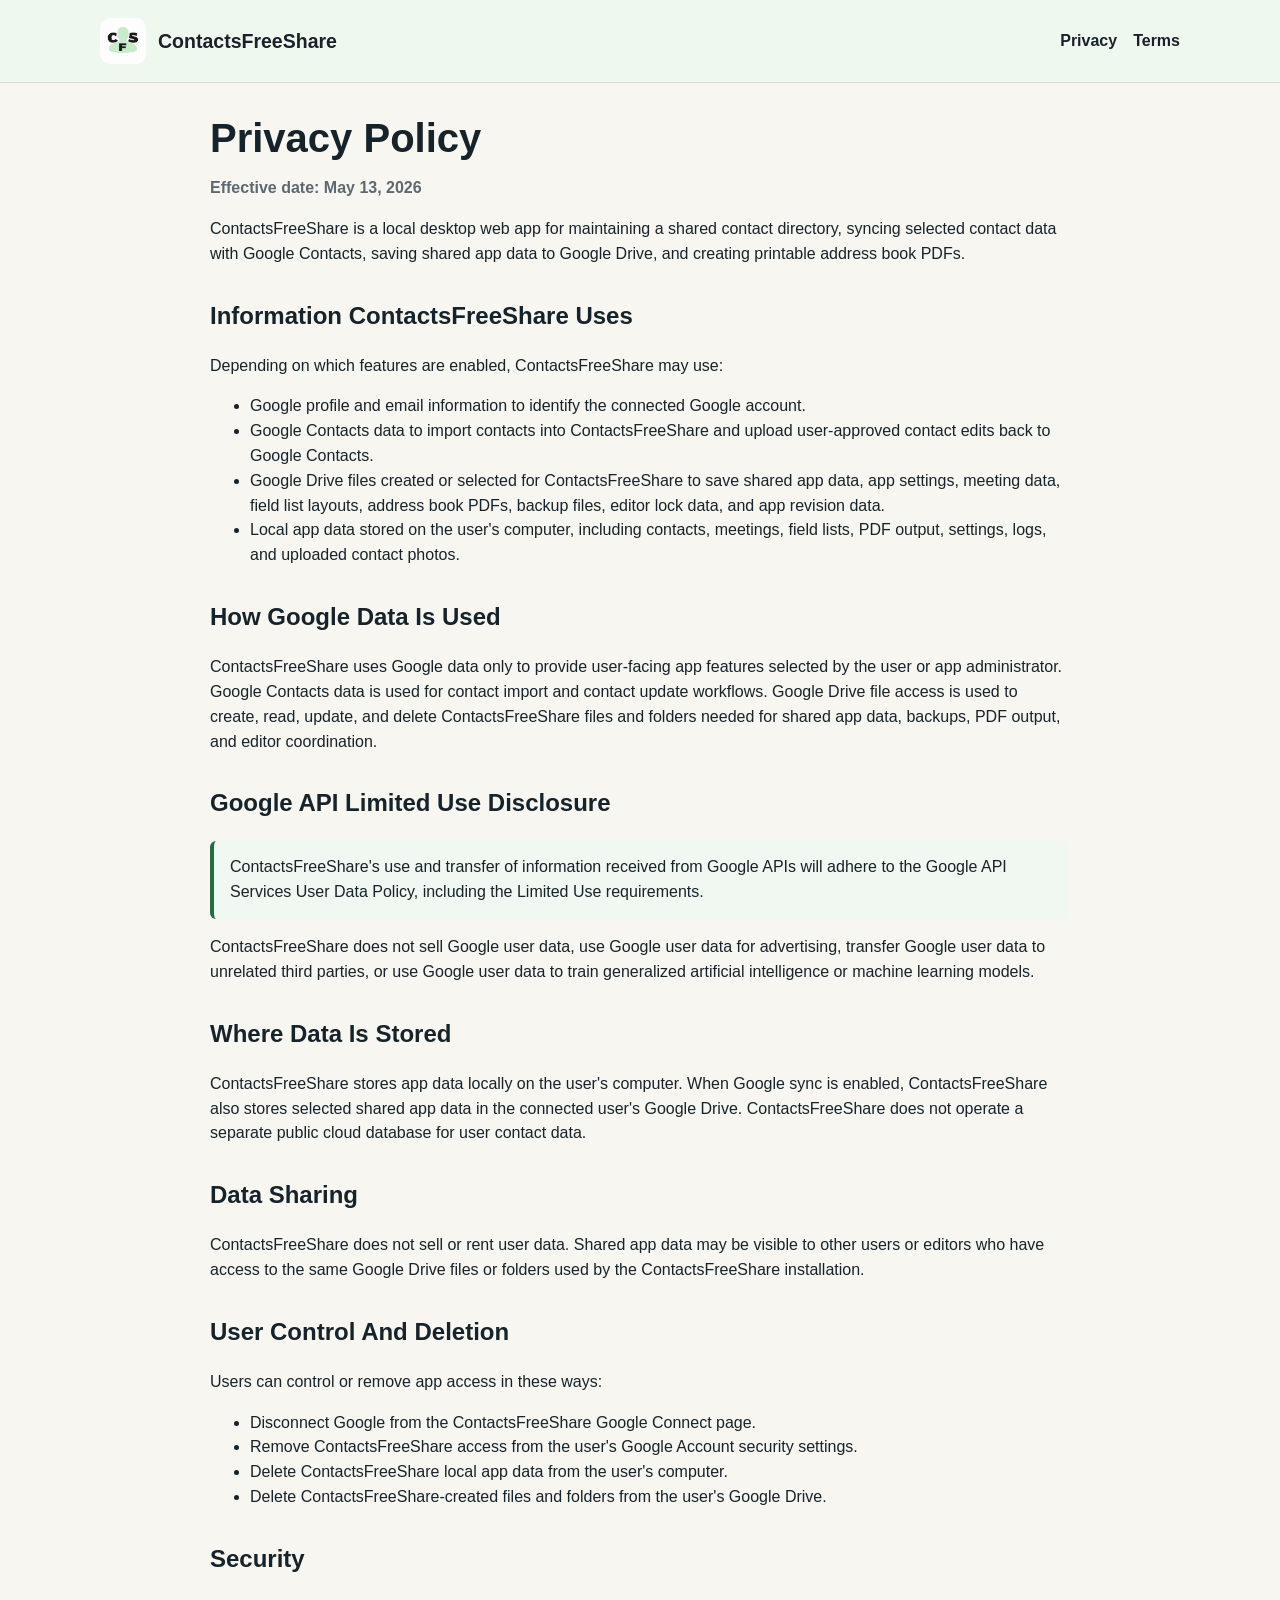
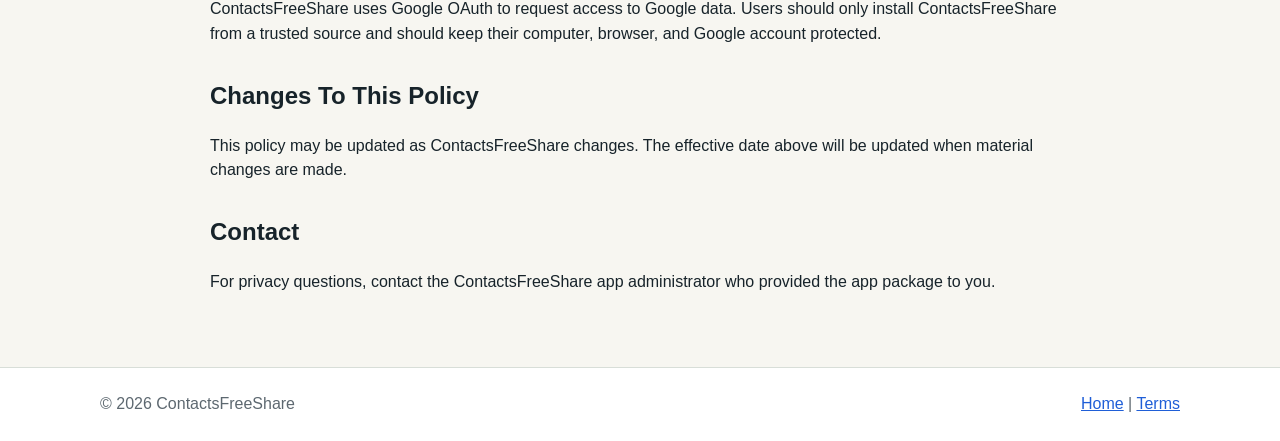
==== privacy/index.html @ a6696a9a "Create ContactsFreeShare public site" ====
<!doctype html>
<html lang="en">
  <head>
    <meta charset="utf-8">
    <meta name="viewport" content="width=device-width, initial-scale=1">
    <title>Privacy Policy | ContactsFreeShare</title>
    <meta name="description" content="ContactsFreeShare privacy policy and Google API data use disclosure.">
    <link rel="stylesheet" href="/assets/site.css">
  </head>
  <body>
    <header class="site-header">
      <nav class="site-nav" aria-label="Main navigation">
        <a class="brand" href="/">
          <img src="/assets/contactsfreeshare-icon.png" alt="ContactsFreeShare icon">
          <span>ContactsFreeShare</span>
        </a>
        <div class="nav-links">
          <a href="/privacy/">Privacy</a>
          <a href="/terms/">Terms</a>
        </div>
      </nav>
    </header>

    <main class="policy-page">
      <h1>Privacy Policy</h1>
      <p class="effective-date">Effective date: May 13, 2026</p>

      <p>
        ContactsFreeShare is a local desktop web app for maintaining a shared contact directory,
        syncing selected contact data with Google Contacts, saving shared app data to Google Drive,
        and creating printable address book PDFs.
      </p>

      <section>
        <h2>Information ContactsFreeShare Uses</h2>
        <p>Depending on which features are enabled, ContactsFreeShare may use:</p>
        <ul>
          <li>Google profile and email information to identify the connected Google account.</li>
          <li>Google Contacts data to import contacts into ContactsFreeShare and upload user-approved contact edits back to Google Contacts.</li>
          <li>Google Drive files created or selected for ContactsFreeShare to save shared app data, app settings, meeting data, field list layouts, address book PDFs, backup files, editor lock data, and app revision data.</li>
          <li>Local app data stored on the user's computer, including contacts, meetings, field lists, PDF output, settings, logs, and uploaded contact photos.</li>
        </ul>
      </section>

      <section>
        <h2>How Google Data Is Used</h2>
        <p>
          ContactsFreeShare uses Google data only to provide user-facing app features selected by the
          user or app administrator. Google Contacts data is used for contact import and contact update
          workflows. Google Drive file access is used to create, read, update, and delete
          ContactsFreeShare files and folders needed for shared app data, backups, PDF output, and
          editor coordination.
        </p>
      </section>

      <section>
        <h2>Google API Limited Use Disclosure</h2>
        <p class="notice">
          ContactsFreeShare's use and transfer of information received from Google APIs will adhere
          to the Google API Services User Data Policy, including the Limited Use requirements.
        </p>
        <p>
          ContactsFreeShare does not sell Google user data, use Google user data for advertising,
          transfer Google user data to unrelated third parties, or use Google user data to train
          generalized artificial intelligence or machine learning models.
        </p>
      </section>

      <section>
        <h2>Where Data Is Stored</h2>
        <p>
          ContactsFreeShare stores app data locally on the user's computer. When Google sync is enabled,
          ContactsFreeShare also stores selected shared app data in the connected user's Google Drive.
          ContactsFreeShare does not operate a separate public cloud database for user contact data.
        </p>
      </section>

      <section>
        <h2>Data Sharing</h2>
        <p>
          ContactsFreeShare does not sell or rent user data. Shared app data may be visible to other
          users or editors who have access to the same Google Drive files or folders used by the
          ContactsFreeShare installation.
        </p>
      </section>

      <section>
        <h2>User Control And Deletion</h2>
        <p>Users can control or remove app access in these ways:</p>
        <ul>
          <li>Disconnect Google from the ContactsFreeShare Google Connect page.</li>
          <li>Remove ContactsFreeShare access from the user's Google Account security settings.</li>
          <li>Delete ContactsFreeShare local app data from the user's computer.</li>
          <li>Delete ContactsFreeShare-created files and folders from the user's Google Drive.</li>
        </ul>
      </section>

      <section>
        <h2>Security</h2>
        <p>
          ContactsFreeShare uses Google OAuth to request access to Google data. Users should only
          install ContactsFreeShare from a trusted source and should keep their computer, browser,
          and Google account protected.
        </p>
      </section>

      <section>
        <h2>Changes To This Policy</h2>
        <p>
          This policy may be updated as ContactsFreeShare changes. The effective date above will be
          updated when material changes are made.
        </p>
      </section>

      <section>
        <h2>Contact</h2>
        <p>
          For privacy questions, contact the ContactsFreeShare app administrator who provided the app
          package to you.
        </p>
      </section>
    </main>

    <footer class="site-footer">
      <div class="site-footer-inner">
        <span>&copy; 2026 ContactsFreeShare</span>
        <span><a href="/">Home</a> | <a href="/terms/">Terms</a></span>
      </div>
    </footer>
  </body>
</html>
---- assets/site.css ----
:root {
  --ink: #17232a;
  --muted: #5d6870;
  --line: #d8ded8;
  --panel: #ffffff;
  --soft: #eff8ef;
  --accent: #1f6f43;
  --blue: #1f5ed7;
  --warn: #b63e2f;
}

* {
  box-sizing: border-box;
}

body {
  margin: 0;
  color: var(--ink);
  background: #f7f6f1;
  font-family: Arial, Helvetica, sans-serif;
  line-height: 1.55;
}

a {
  color: var(--blue);
}

.site-header {
  background: var(--soft);
  border-bottom: 1px solid var(--line);
}

.site-nav {
  width: min(1080px, calc(100% - 32px));
  margin: 0 auto;
  padding: 18px 0;
  display: flex;
  align-items: center;
  justify-content: space-between;
  gap: 18px;
}

.brand {
  display: flex;
  align-items: center;
  gap: 12px;
  color: var(--ink);
  text-decoration: none;
  font-weight: 800;
  font-size: 1.22rem;
}

.brand img {
  width: 46px;
  height: 46px;
  border-radius: 10px;
}

.nav-links {
  display: flex;
  gap: 16px;
  flex-wrap: wrap;
  font-weight: 700;
}

.nav-links a {
  color: var(--ink);
  text-decoration: none;
}

.hero {
  width: min(1080px, calc(100% - 32px));
  margin: 0 auto;
  padding: 54px 0 46px;
  display: grid;
  grid-template-columns: minmax(0, 1fr) 260px;
  align-items: center;
  gap: 40px;
}

.hero h1 {
  margin: 0 0 14px;
  font-size: clamp(2.1rem, 6vw, 4rem);
  line-height: 1.02;
}

.hero p {
  margin: 0;
  max-width: 720px;
  color: var(--muted);
  font-size: 1.18rem;
}

.hero-icon {
  width: 100%;
  max-width: 260px;
  border-radius: 24px;
  background: #fff;
  box-shadow: 0 10px 30px rgba(23, 35, 42, 0.08);
}

main {
  width: min(1080px, calc(100% - 32px));
  margin: 0 auto;
  padding: 34px 0 56px;
}

.section {
  margin-bottom: 34px;
}

.section h2 {
  margin: 0 0 12px;
  font-size: 1.65rem;
}

.grid {
  display: grid;
  grid-template-columns: repeat(3, minmax(0, 1fr));
  gap: 16px;
}

.card {
  background: var(--panel);
  border: 1px solid var(--line);
  border-radius: 8px;
  padding: 18px;
}

.card h3 {
  margin: 0 0 8px;
  font-size: 1.1rem;
}

.card p,
.section p,
.section li {
  color: var(--muted);
}

.policy-page {
  max-width: 860px;
}

.policy-page h1 {
  margin: 0 0 10px;
  font-size: 2.5rem;
  line-height: 1.08;
}

.policy-page h2 {
  margin-top: 30px;
}

.effective-date {
  color: var(--muted);
  font-weight: 700;
}

.notice {
  border-left: 4px solid var(--accent);
  background: #f0f8f1;
  padding: 14px 16px;
  border-radius: 6px;
}

.site-footer {
  border-top: 1px solid var(--line);
  padding: 24px 0;
  color: var(--muted);
  background: #fff;
}

.site-footer-inner {
  width: min(1080px, calc(100% - 32px));
  margin: 0 auto;
  display: flex;
  justify-content: space-between;
  gap: 14px;
  flex-wrap: wrap;
}

@media (max-width: 760px) {
  .site-nav,
  .site-footer-inner {
    align-items: flex-start;
    flex-direction: column;
  }

  .hero {
    grid-template-columns: 1fr;
    padding-top: 38px;
  }

  .hero-icon {
    max-width: 180px;
  }

  .grid {
    grid-template-columns: 1fr;
  }
}
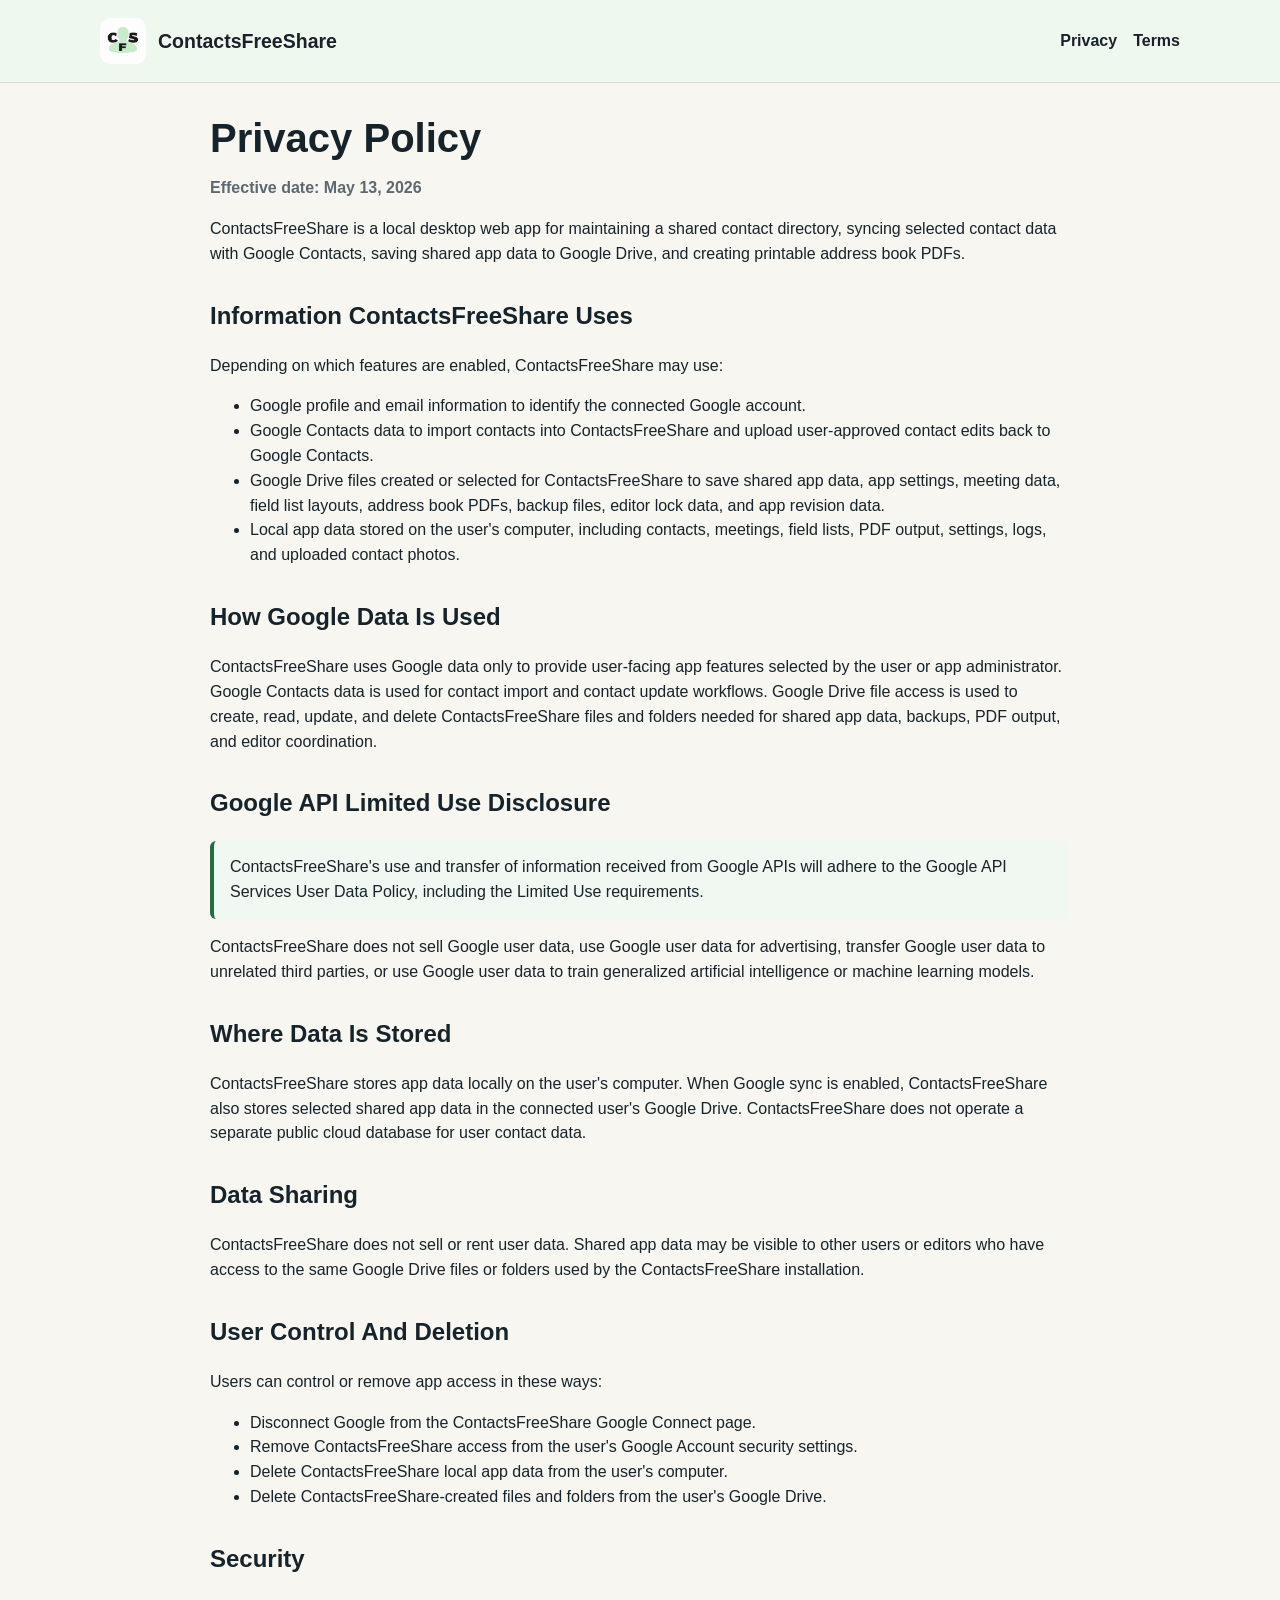
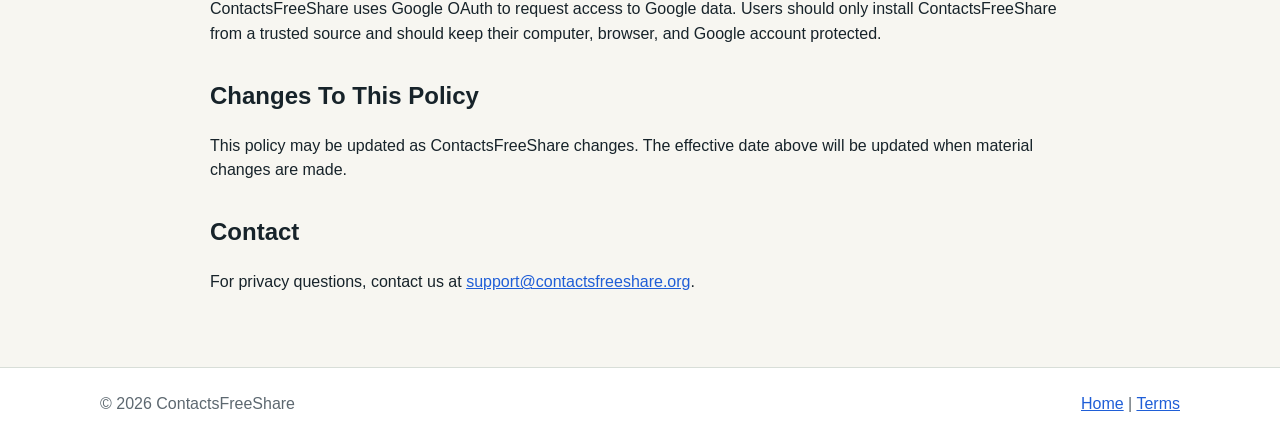
==== commit 5237a810: "Add support email to public site" ====
--- a/privacy/index.html
+++ b/privacy/index.html
@@ -115,8 +115,8 @@
       <section>
         <h2>Contact</h2>
         <p>
-          For privacy questions, contact the ContactsFreeShare app administrator who provided the app
-          package to you.
+          For privacy questions, contact us at
+          <a href="mailto:support@contactsfreeshare.org">support@contactsfreeshare.org</a>.
         </p>
       </section>
     </main>
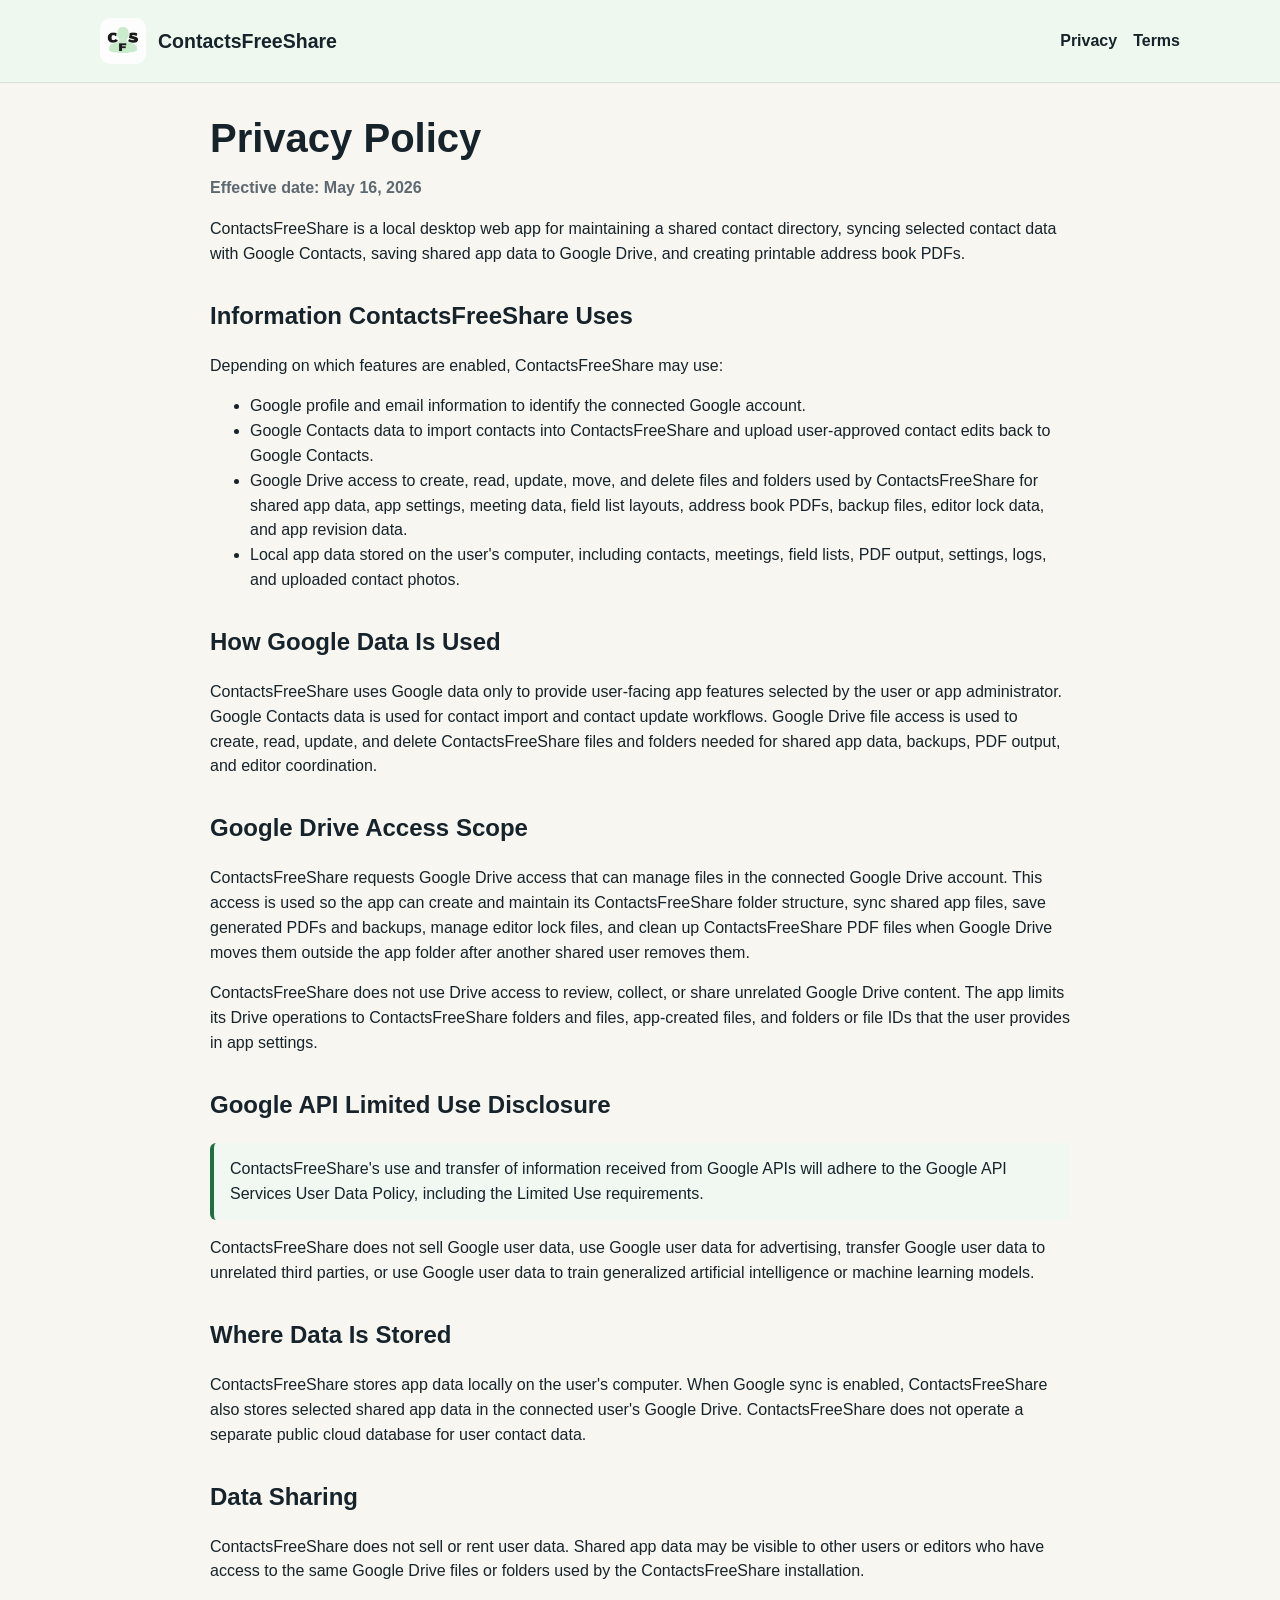
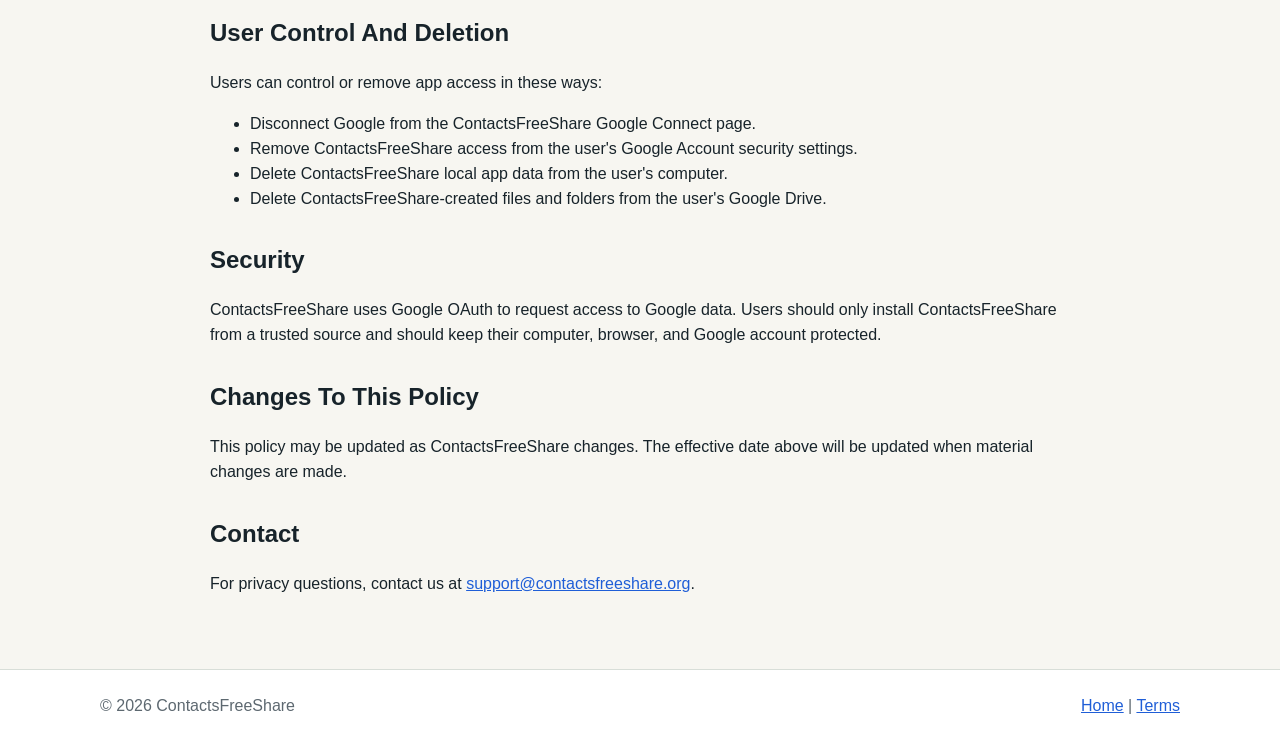
==== commit 197c1055: "Update Drive access privacy disclosure" ====
--- a/privacy/index.html
+++ b/privacy/index.html
@@ -23,7 +23,7 @@
 
     <main class="policy-page">
       <h1>Privacy Policy</h1>
-      <p class="effective-date">Effective date: May 13, 2026</p>
+      <p class="effective-date">Effective date: May 16, 2026</p>
 
       <p>
         ContactsFreeShare is a local desktop web app for maintaining a shared contact directory,
@@ -37,7 +37,7 @@
         <ul>
           <li>Google profile and email information to identify the connected Google account.</li>
           <li>Google Contacts data to import contacts into ContactsFreeShare and upload user-approved contact edits back to Google Contacts.</li>
-          <li>Google Drive files created or selected for ContactsFreeShare to save shared app data, app settings, meeting data, field list layouts, address book PDFs, backup files, editor lock data, and app revision data.</li>
+          <li>Google Drive access to create, read, update, move, and delete files and folders used by ContactsFreeShare for shared app data, app settings, meeting data, field list layouts, address book PDFs, backup files, editor lock data, and app revision data.</li>
           <li>Local app data stored on the user's computer, including contacts, meetings, field lists, PDF output, settings, logs, and uploaded contact photos.</li>
         </ul>
       </section>
@@ -50,6 +50,22 @@
           workflows. Google Drive file access is used to create, read, update, and delete
           ContactsFreeShare files and folders needed for shared app data, backups, PDF output, and
           editor coordination.
+        </p>
+      </section>
+
+      <section>
+        <h2>Google Drive Access Scope</h2>
+        <p>
+          ContactsFreeShare requests Google Drive access that can manage files in the connected
+          Google Drive account. This access is used so the app can create and maintain its
+          ContactsFreeShare folder structure, sync shared app files, save generated PDFs and backups,
+          manage editor lock files, and clean up ContactsFreeShare PDF files when Google Drive moves
+          them outside the app folder after another shared user removes them.
+        </p>
+        <p>
+          ContactsFreeShare does not use Drive access to review, collect, or share unrelated Google
+          Drive content. The app limits its Drive operations to ContactsFreeShare folders and files,
+          app-created files, and folders or file IDs that the user provides in app settings.
         </p>
       </section>
 
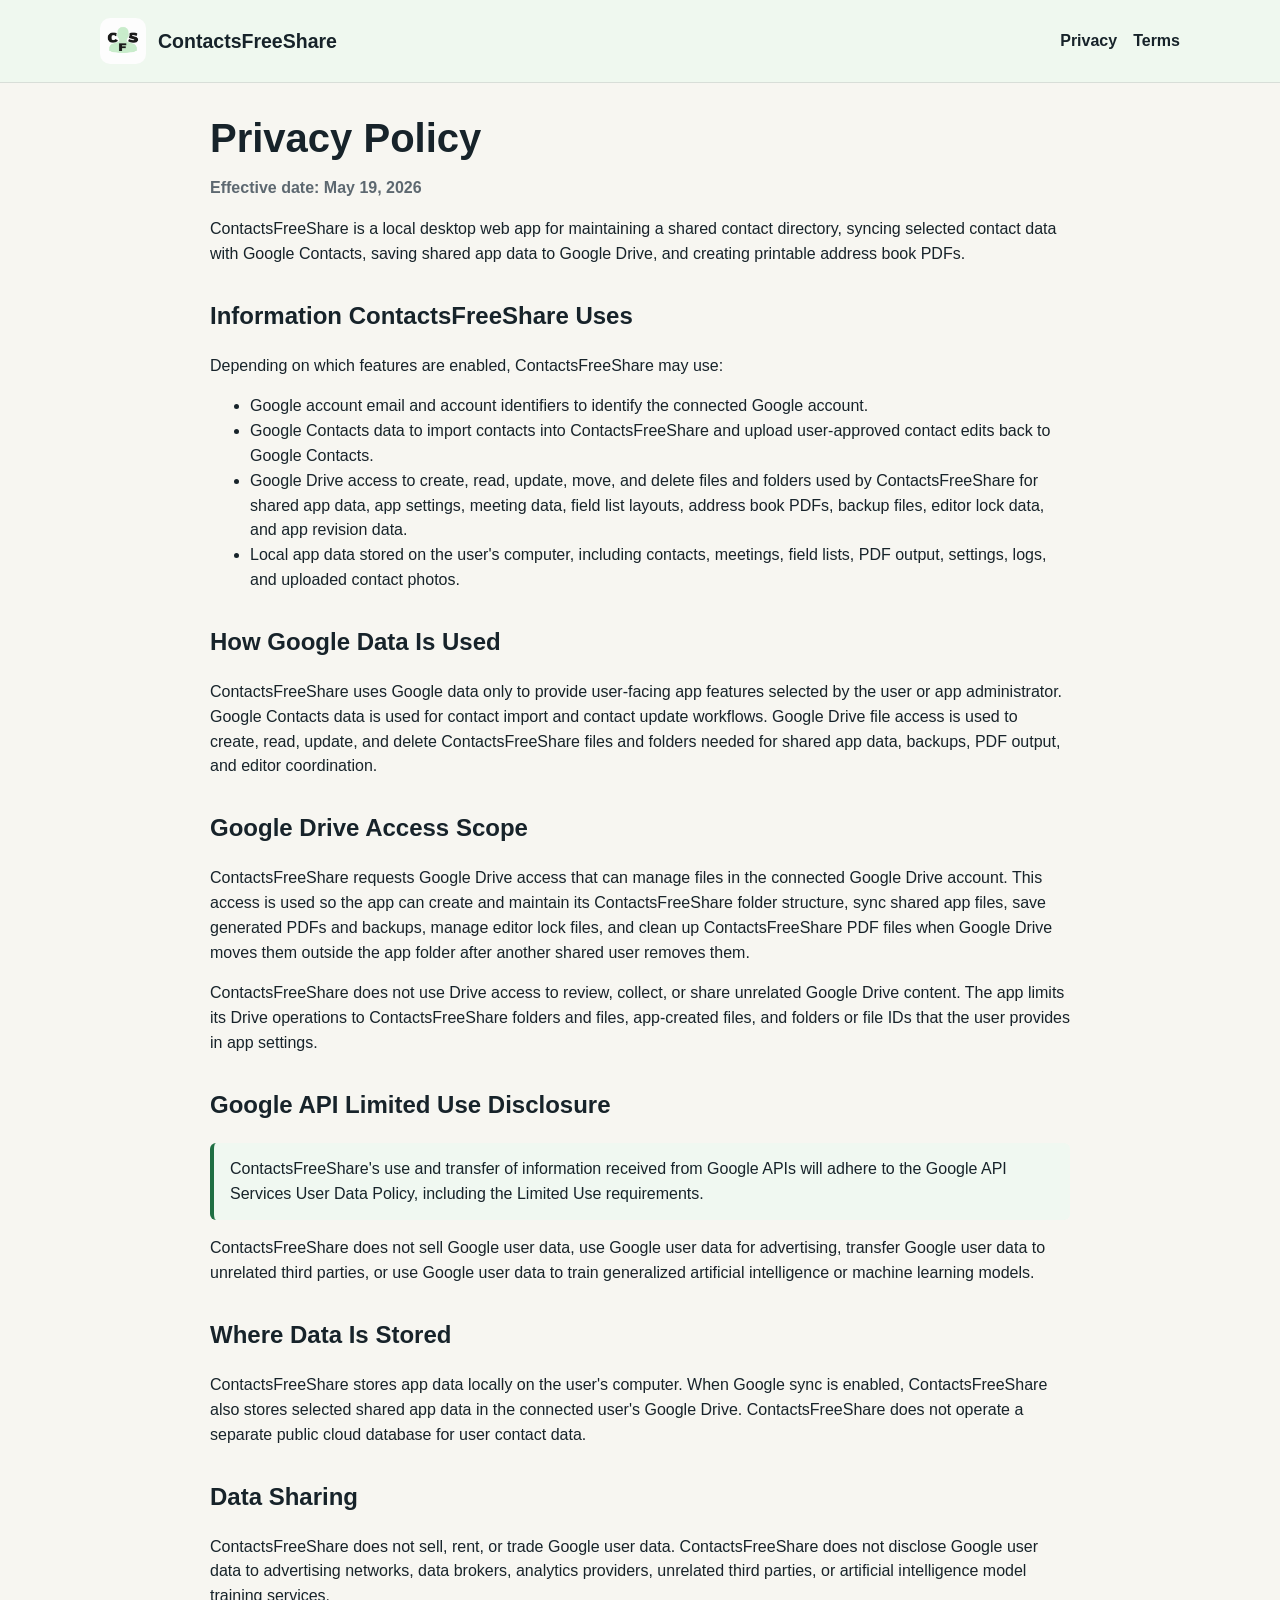
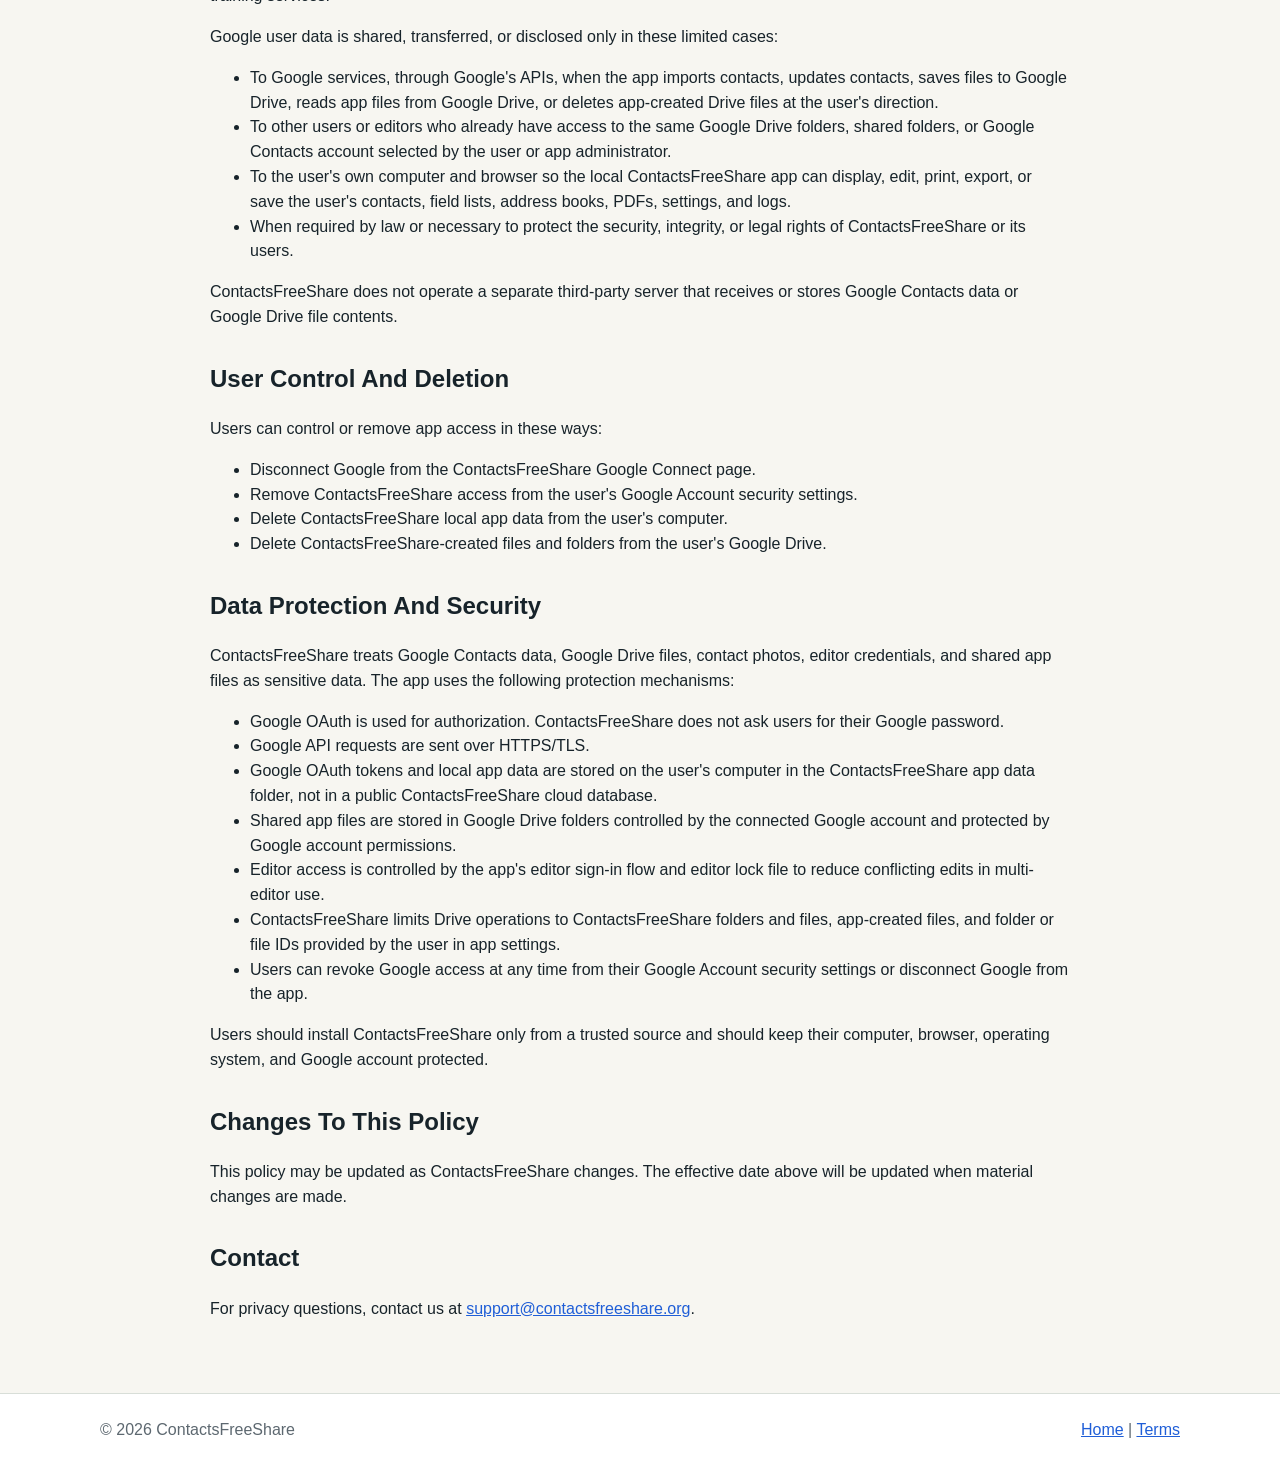
==== commit a053507c: "Update privacy policy disclosures" ====
--- a/privacy/index.html
+++ b/privacy/index.html
@@ -23,7 +23,7 @@
 
     <main class="policy-page">
       <h1>Privacy Policy</h1>
-      <p class="effective-date">Effective date: May 16, 2026</p>
+      <p class="effective-date">Effective date: May 19, 2026</p>
 
       <p>
         ContactsFreeShare is a local desktop web app for maintaining a shared contact directory,
@@ -35,7 +35,7 @@
         <h2>Information ContactsFreeShare Uses</h2>
         <p>Depending on which features are enabled, ContactsFreeShare may use:</p>
         <ul>
-          <li>Google profile and email information to identify the connected Google account.</li>
+          <li>Google account email and account identifiers to identify the connected Google account.</li>
           <li>Google Contacts data to import contacts into ContactsFreeShare and upload user-approved contact edits back to Google Contacts.</li>
           <li>Google Drive access to create, read, update, move, and delete files and folders used by ContactsFreeShare for shared app data, app settings, meeting data, field list layouts, address book PDFs, backup files, editor lock data, and app revision data.</li>
           <li>Local app data stored on the user's computer, including contacts, meetings, field lists, PDF output, settings, logs, and uploaded contact photos.</li>
@@ -94,9 +94,22 @@
       <section>
         <h2>Data Sharing</h2>
         <p>
-          ContactsFreeShare does not sell or rent user data. Shared app data may be visible to other
-          users or editors who have access to the same Google Drive files or folders used by the
-          ContactsFreeShare installation.
+          ContactsFreeShare does not sell, rent, or trade Google user data. ContactsFreeShare does
+          not disclose Google user data to advertising networks, data brokers, analytics providers,
+          unrelated third parties, or artificial intelligence model training services.
+        </p>
+        <p>
+          Google user data is shared, transferred, or disclosed only in these limited cases:
+        </p>
+        <ul>
+          <li>To Google services, through Google's APIs, when the app imports contacts, updates contacts, saves files to Google Drive, reads app files from Google Drive, or deletes app-created Drive files at the user's direction.</li>
+          <li>To other users or editors who already have access to the same Google Drive folders, shared folders, or Google Contacts account selected by the user or app administrator.</li>
+          <li>To the user's own computer and browser so the local ContactsFreeShare app can display, edit, print, export, or save the user's contacts, field lists, address books, PDFs, settings, and logs.</li>
+          <li>When required by law or necessary to protect the security, integrity, or legal rights of ContactsFreeShare or its users.</li>
+        </ul>
+        <p>
+          ContactsFreeShare does not operate a separate third-party server that receives or stores
+          Google Contacts data or Google Drive file contents.
         </p>
       </section>
 
@@ -112,11 +125,24 @@
       </section>
 
       <section>
-        <h2>Security</h2>
+        <h2>Data Protection And Security</h2>
         <p>
-          ContactsFreeShare uses Google OAuth to request access to Google data. Users should only
-          install ContactsFreeShare from a trusted source and should keep their computer, browser,
-          and Google account protected.
+          ContactsFreeShare treats Google Contacts data, Google Drive files, contact photos, editor
+          credentials, and shared app files as sensitive data. The app uses the following protection
+          mechanisms:
+        </p>
+        <ul>
+          <li>Google OAuth is used for authorization. ContactsFreeShare does not ask users for their Google password.</li>
+          <li>Google API requests are sent over HTTPS/TLS.</li>
+          <li>Google OAuth tokens and local app data are stored on the user's computer in the ContactsFreeShare app data folder, not in a public ContactsFreeShare cloud database.</li>
+          <li>Shared app files are stored in Google Drive folders controlled by the connected Google account and protected by Google account permissions.</li>
+          <li>Editor access is controlled by the app's editor sign-in flow and editor lock file to reduce conflicting edits in multi-editor use.</li>
+          <li>ContactsFreeShare limits Drive operations to ContactsFreeShare folders and files, app-created files, and folder or file IDs provided by the user in app settings.</li>
+          <li>Users can revoke Google access at any time from their Google Account security settings or disconnect Google from the app.</li>
+        </ul>
+        <p>
+          Users should install ContactsFreeShare only from a trusted source and should keep their
+          computer, browser, operating system, and Google account protected.
         </p>
       </section>
 
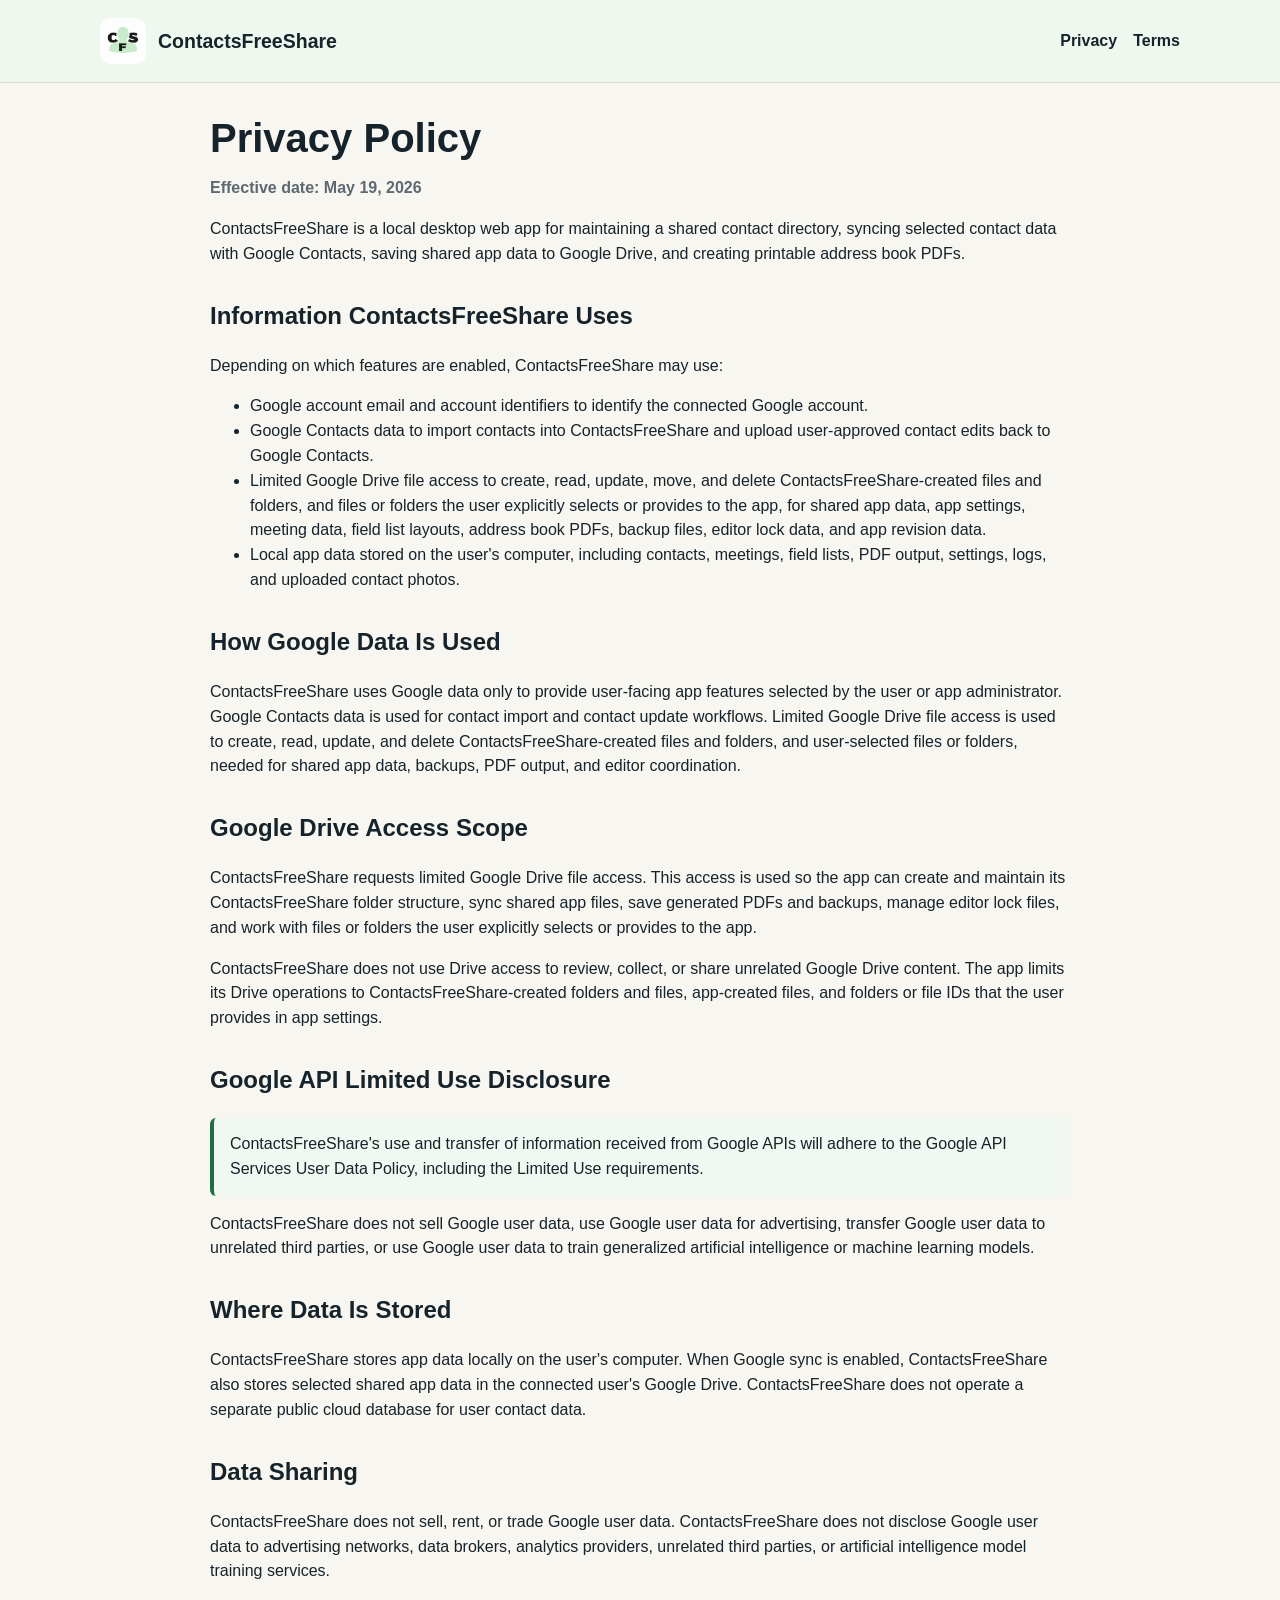
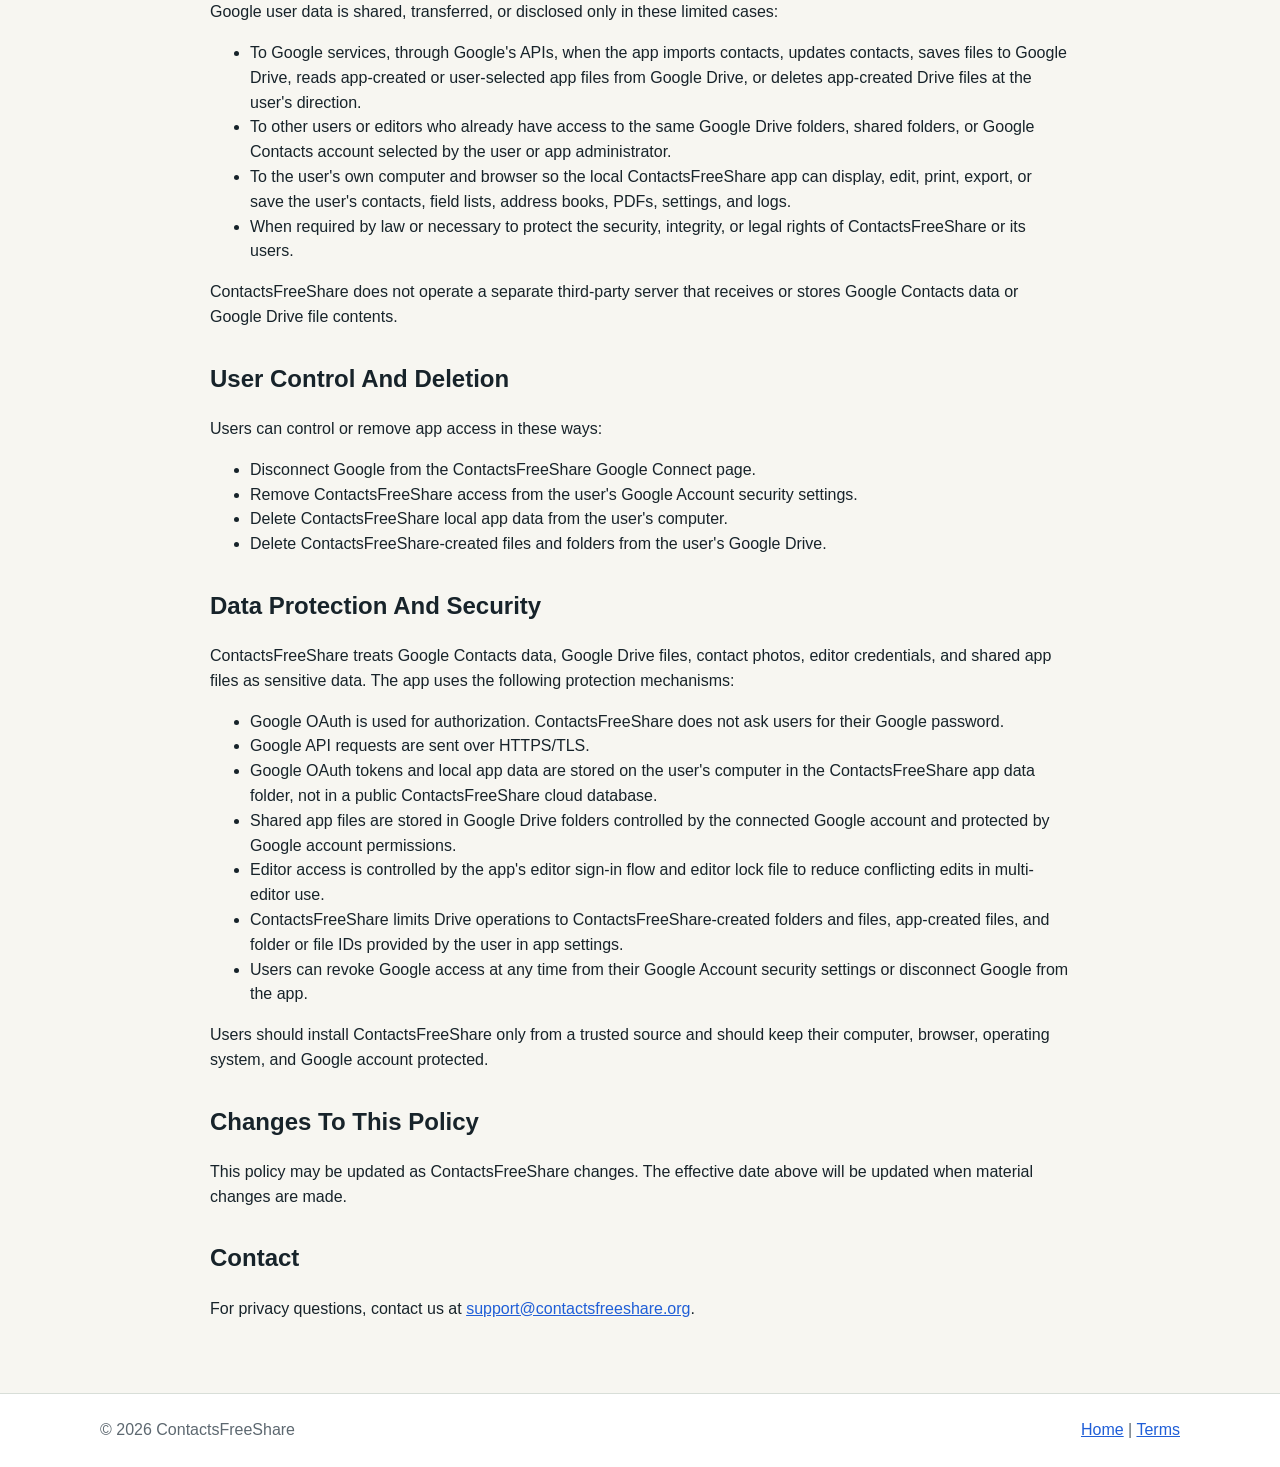
==== commit 44ea886f: "Update site for limited Drive file access" ====
--- a/privacy/index.html
+++ b/privacy/index.html
@@ -37,7 +37,7 @@
         <ul>
           <li>Google account email and account identifiers to identify the connected Google account.</li>
           <li>Google Contacts data to import contacts into ContactsFreeShare and upload user-approved contact edits back to Google Contacts.</li>
-          <li>Google Drive access to create, read, update, move, and delete files and folders used by ContactsFreeShare for shared app data, app settings, meeting data, field list layouts, address book PDFs, backup files, editor lock data, and app revision data.</li>
+          <li>Limited Google Drive file access to create, read, update, move, and delete ContactsFreeShare-created files and folders, and files or folders the user explicitly selects or provides to the app, for shared app data, app settings, meeting data, field list layouts, address book PDFs, backup files, editor lock data, and app revision data.</li>
           <li>Local app data stored on the user's computer, including contacts, meetings, field lists, PDF output, settings, logs, and uploaded contact photos.</li>
         </ul>
       </section>
@@ -47,25 +47,24 @@
         <p>
           ContactsFreeShare uses Google data only to provide user-facing app features selected by the
           user or app administrator. Google Contacts data is used for contact import and contact update
-          workflows. Google Drive file access is used to create, read, update, and delete
-          ContactsFreeShare files and folders needed for shared app data, backups, PDF output, and
-          editor coordination.
+          workflows. Limited Google Drive file access is used to create, read, update, and delete
+          ContactsFreeShare-created files and folders, and user-selected files or folders, needed
+          for shared app data, backups, PDF output, and editor coordination.
         </p>
       </section>
 
       <section>
         <h2>Google Drive Access Scope</h2>
         <p>
-          ContactsFreeShare requests Google Drive access that can manage files in the connected
-          Google Drive account. This access is used so the app can create and maintain its
-          ContactsFreeShare folder structure, sync shared app files, save generated PDFs and backups,
-          manage editor lock files, and clean up ContactsFreeShare PDF files when Google Drive moves
-          them outside the app folder after another shared user removes them.
+          ContactsFreeShare requests limited Google Drive file access. This access is used so the
+          app can create and maintain its ContactsFreeShare folder structure, sync shared app files,
+          save generated PDFs and backups, manage editor lock files, and work with files or folders
+          the user explicitly selects or provides to the app.
         </p>
         <p>
           ContactsFreeShare does not use Drive access to review, collect, or share unrelated Google
-          Drive content. The app limits its Drive operations to ContactsFreeShare folders and files,
-          app-created files, and folders or file IDs that the user provides in app settings.
+          Drive content. The app limits its Drive operations to ContactsFreeShare-created folders and
+          files, app-created files, and folders or file IDs that the user provides in app settings.
         </p>
       </section>
 
@@ -102,7 +101,7 @@
           Google user data is shared, transferred, or disclosed only in these limited cases:
         </p>
         <ul>
-          <li>To Google services, through Google's APIs, when the app imports contacts, updates contacts, saves files to Google Drive, reads app files from Google Drive, or deletes app-created Drive files at the user's direction.</li>
+          <li>To Google services, through Google's APIs, when the app imports contacts, updates contacts, saves files to Google Drive, reads app-created or user-selected app files from Google Drive, or deletes app-created Drive files at the user's direction.</li>
           <li>To other users or editors who already have access to the same Google Drive folders, shared folders, or Google Contacts account selected by the user or app administrator.</li>
           <li>To the user's own computer and browser so the local ContactsFreeShare app can display, edit, print, export, or save the user's contacts, field lists, address books, PDFs, settings, and logs.</li>
           <li>When required by law or necessary to protect the security, integrity, or legal rights of ContactsFreeShare or its users.</li>
@@ -137,7 +136,7 @@
           <li>Google OAuth tokens and local app data are stored on the user's computer in the ContactsFreeShare app data folder, not in a public ContactsFreeShare cloud database.</li>
           <li>Shared app files are stored in Google Drive folders controlled by the connected Google account and protected by Google account permissions.</li>
           <li>Editor access is controlled by the app's editor sign-in flow and editor lock file to reduce conflicting edits in multi-editor use.</li>
-          <li>ContactsFreeShare limits Drive operations to ContactsFreeShare folders and files, app-created files, and folder or file IDs provided by the user in app settings.</li>
+          <li>ContactsFreeShare limits Drive operations to ContactsFreeShare-created folders and files, app-created files, and folder or file IDs provided by the user in app settings.</li>
           <li>Users can revoke Google access at any time from their Google Account security settings or disconnect Google from the app.</li>
         </ul>
         <p>
